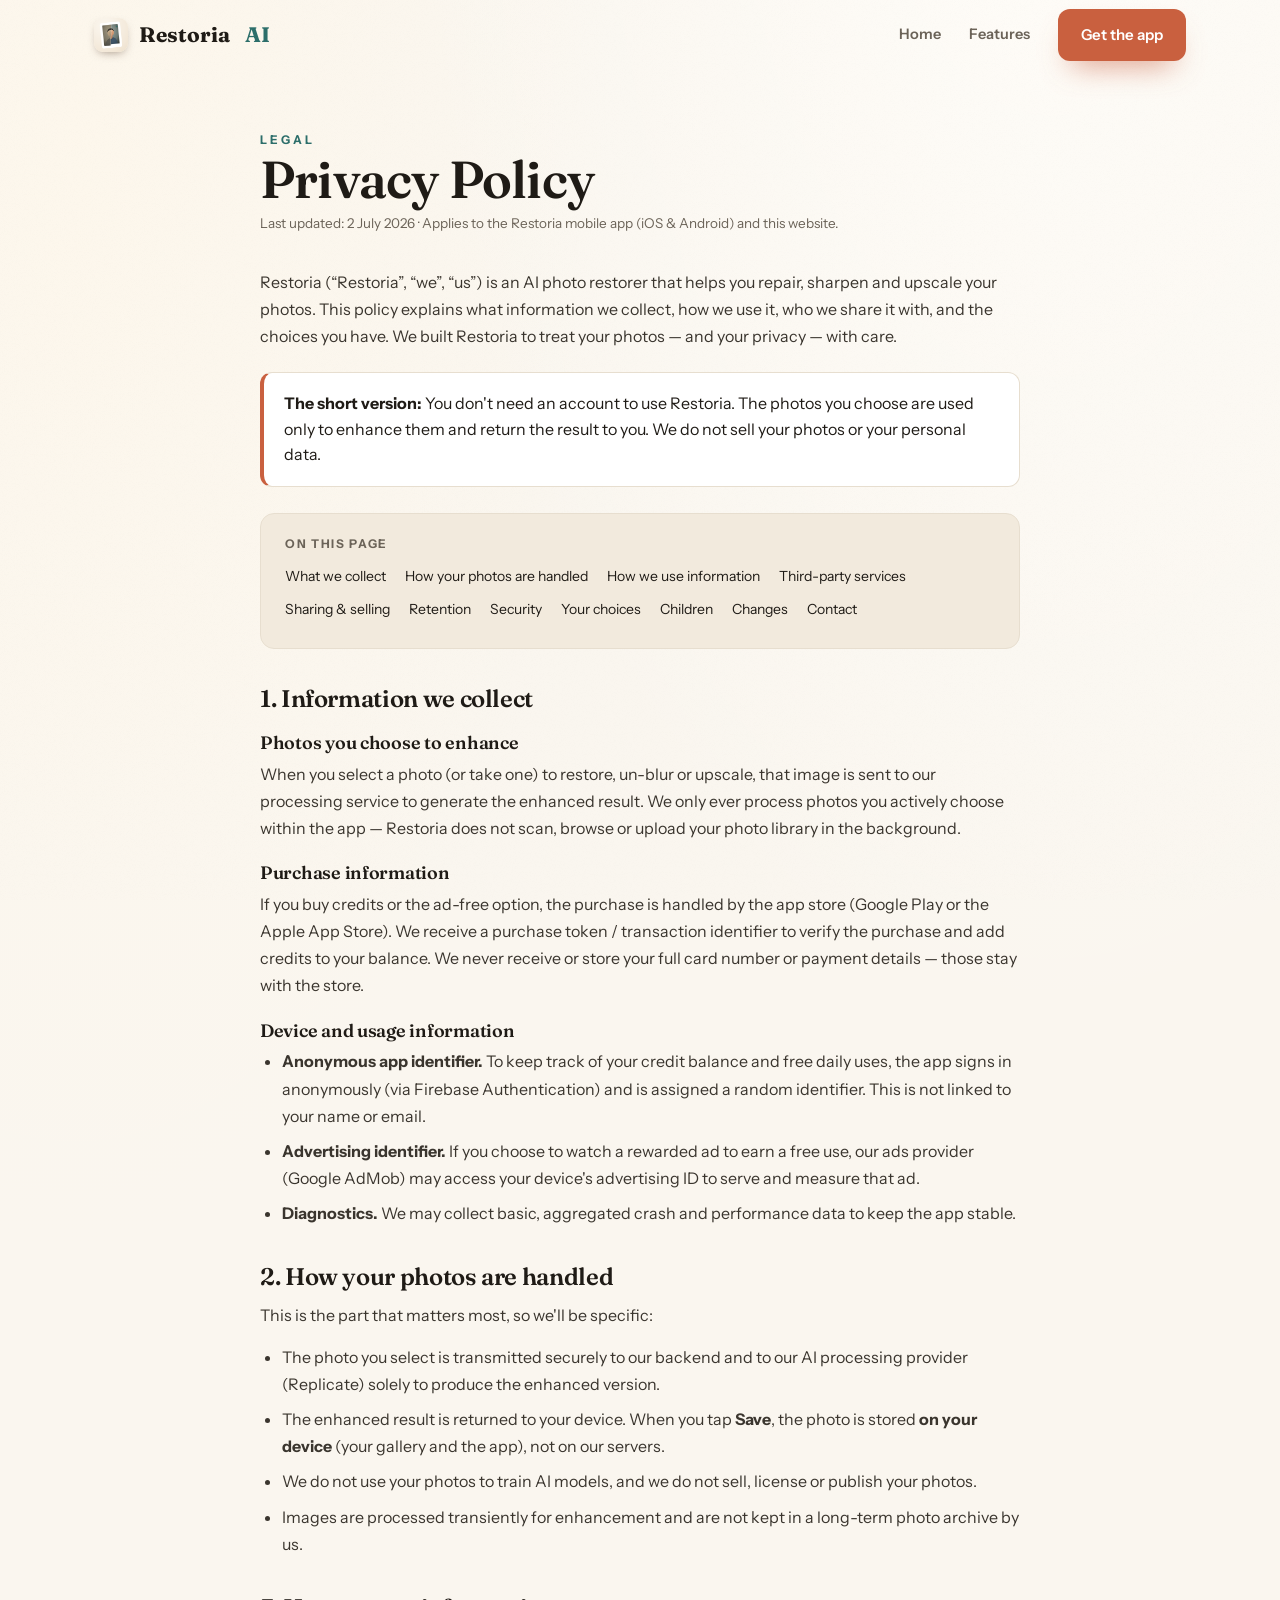
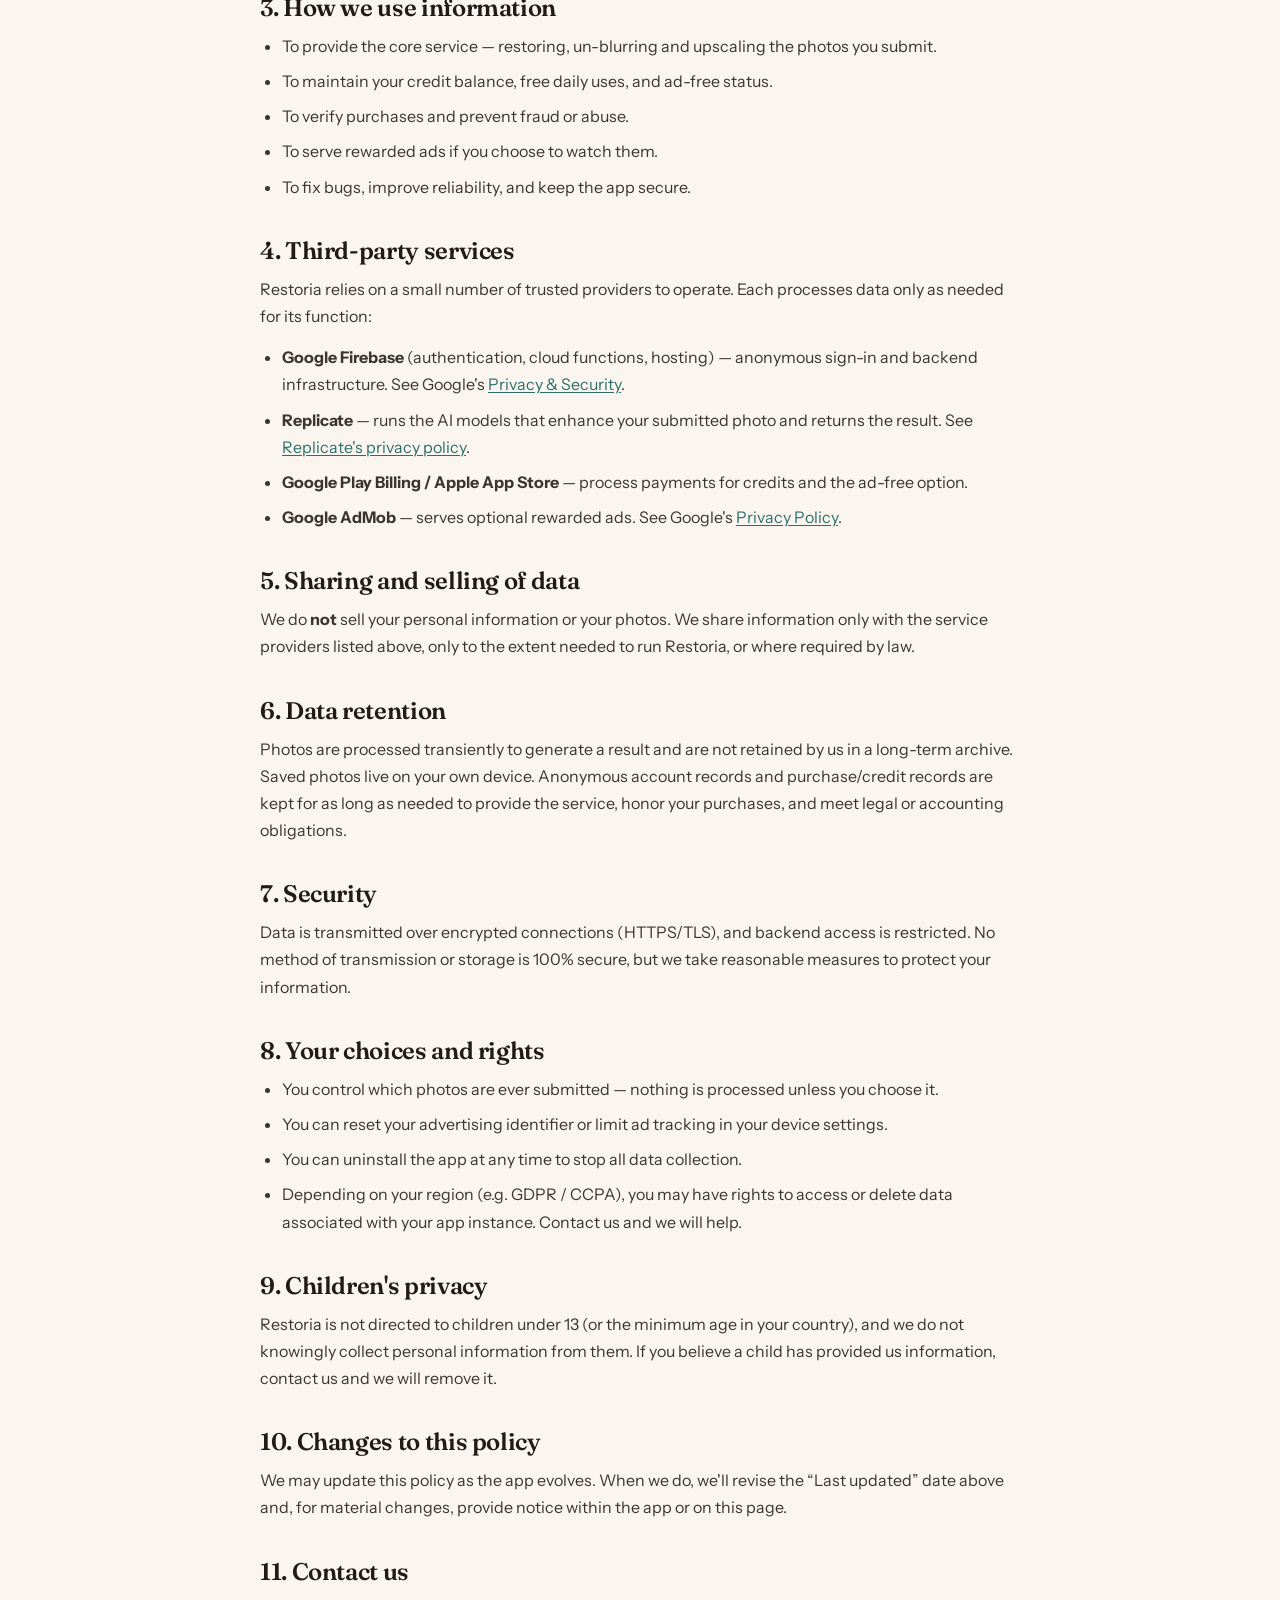
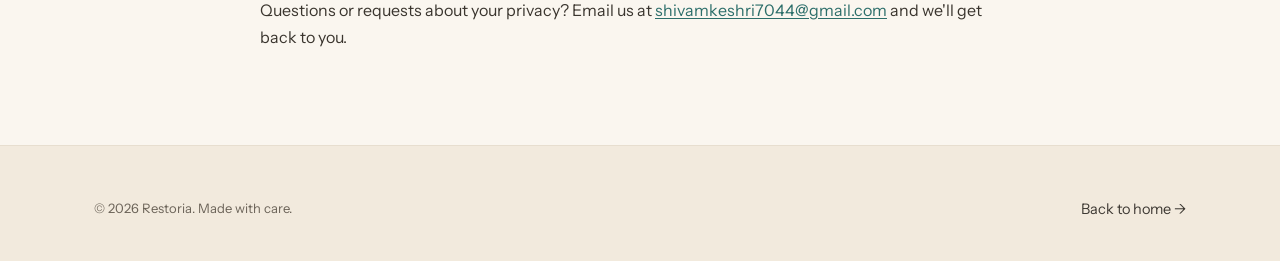
==== privacy.html @ 9770f86a "Restoria landing page + privacy policy Static site (HTML/CSS/JS, no build) for GitHub Pages: - index" ====
<!doctype html>
<html lang="en">
<head>
<meta charset="utf-8">
<meta name="viewport" content="width=device-width, initial-scale=1">
<title>Privacy Policy — Restoria</title>
<meta name="description" content="Restoria privacy policy: what we collect, how your photos are handled, third-party services, and your choices.">
<link rel="icon" href="assets/icon.png">
<meta name="theme-color" content="#FAF6EF">
<link rel="stylesheet" href="styles.css">
<script src="app.js" defer></script>
</head>
<body>

<header class="nav">
  <div class="wrap row">
    <a class="brand" href="index.html"><img class="mark" src="assets/icon.png" alt="Restoria icon">Restoria<span class="ai">&nbsp;AI</span></a>
    <nav class="nav-links">
      <a class="link" href="index.html">Home</a>
      <a class="link" href="index.html#features">Features</a>
      <a class="btn btn-primary" href="index.html#get">Get the app</a>
    </nav>
  </div>
</header>

<main class="wrap doc">
  <span class="eyebrow">Legal</span>
  <h1>Privacy Policy</h1>
  <p class="updated">Last updated: 2 July 2026 · Applies to the Restoria mobile app (iOS &amp; Android) and this website.</p>

  <p>Restoria (“Restoria”, “we”, “us”) is an AI photo restorer that helps you repair, sharpen and upscale your photos. This policy explains what information we collect, how we use it, who we share it with, and the choices you have. We built Restoria to treat your photos — and your privacy — with care.</p>

  <div class="callout"><b>The short version:</b> You don't need an account to use Restoria. The photos you choose are used only to enhance them and return the result to you. We do not sell your photos or your personal data.</div>

  <div class="toc">
    <h4>On this page</h4>
    <a href="#collect">What we collect</a>
    <a href="#photos">How your photos are handled</a>
    <a href="#use">How we use information</a>
    <a href="#services">Third-party services</a>
    <a href="#sharing">Sharing &amp; selling</a>
    <a href="#retention">Retention</a>
    <a href="#security">Security</a>
    <a href="#choices">Your choices</a>
    <a href="#children">Children</a>
    <a href="#changes">Changes</a>
    <a href="#contact">Contact</a>
  </div>

  <h2 id="collect">1. Information we collect</h2>
  <h3>Photos you choose to enhance</h3>
  <p>When you select a photo (or take one) to restore, un-blur or upscale, that image is sent to our processing service to generate the enhanced result. We only ever process photos you actively choose within the app — Restoria does not scan, browse or upload your photo library in the background.</p>
  <h3>Purchase information</h3>
  <p>If you buy credits or the ad-free option, the purchase is handled by the app store (Google Play or the Apple App Store). We receive a purchase token / transaction identifier to verify the purchase and add credits to your balance. We never receive or store your full card number or payment details — those stay with the store.</p>
  <h3>Device and usage information</h3>
  <ul>
    <li><b>Anonymous app identifier.</b> To keep track of your credit balance and free daily uses, the app signs in anonymously (via Firebase Authentication) and is assigned a random identifier. This is not linked to your name or email.</li>
    <li><b>Advertising identifier.</b> If you choose to watch a rewarded ad to earn a free use, our ads provider (Google AdMob) may access your device's advertising ID to serve and measure that ad.</li>
    <li><b>Diagnostics.</b> We may collect basic, aggregated crash and performance data to keep the app stable.</li>
  </ul>

  <h2 id="photos">2. How your photos are handled</h2>
  <p>This is the part that matters most, so we'll be specific:</p>
  <ul>
    <li>The photo you select is transmitted securely to our backend and to our AI processing provider (Replicate) solely to produce the enhanced version.</li>
    <li>The enhanced result is returned to your device. When you tap <b>Save</b>, the photo is stored <b>on your device</b> (your gallery and the app), not on our servers.</li>
    <li>We do not use your photos to train AI models, and we do not sell, license or publish your photos.</li>
    <li>Images are processed transiently for enhancement and are not kept in a long-term photo archive by us.</li>
  </ul>

  <h2 id="use">3. How we use information</h2>
  <ul>
    <li>To provide the core service — restoring, un-blurring and upscaling the photos you submit.</li>
    <li>To maintain your credit balance, free daily uses, and ad-free status.</li>
    <li>To verify purchases and prevent fraud or abuse.</li>
    <li>To serve rewarded ads if you choose to watch them.</li>
    <li>To fix bugs, improve reliability, and keep the app secure.</li>
  </ul>

  <h2 id="services">4. Third-party services</h2>
  <p>Restoria relies on a small number of trusted providers to operate. Each processes data only as needed for its function:</p>
  <ul>
    <li><b>Google Firebase</b> (authentication, cloud functions, hosting) — anonymous sign-in and backend infrastructure. See Google's <a href="https://firebase.google.com/support/privacy" target="_blank" rel="noopener">Privacy &amp; Security</a>.</li>
    <li><b>Replicate</b> — runs the AI models that enhance your submitted photo and returns the result. See <a href="https://replicate.com/privacy" target="_blank" rel="noopener">Replicate's privacy policy</a>.</li>
    <li><b>Google Play Billing / Apple App Store</b> — process payments for credits and the ad-free option.</li>
    <li><b>Google AdMob</b> — serves optional rewarded ads. See Google's <a href="https://policies.google.com/privacy" target="_blank" rel="noopener">Privacy Policy</a>.</li>
  </ul>

  <h2 id="sharing">5. Sharing and selling of data</h2>
  <p>We do <b>not</b> sell your personal information or your photos. We share information only with the service providers listed above, only to the extent needed to run Restoria, or where required by law.</p>

  <h2 id="retention">6. Data retention</h2>
  <p>Photos are processed transiently to generate a result and are not retained by us in a long-term archive. Saved photos live on your own device. Anonymous account records and purchase/credit records are kept for as long as needed to provide the service, honor your purchases, and meet legal or accounting obligations.</p>

  <h2 id="security">7. Security</h2>
  <p>Data is transmitted over encrypted connections (HTTPS/TLS), and backend access is restricted. No method of transmission or storage is 100% secure, but we take reasonable measures to protect your information.</p>

  <h2 id="choices">8. Your choices and rights</h2>
  <ul>
    <li>You control which photos are ever submitted — nothing is processed unless you choose it.</li>
    <li>You can reset your advertising identifier or limit ad tracking in your device settings.</li>
    <li>You can uninstall the app at any time to stop all data collection.</li>
    <li>Depending on your region (e.g. GDPR / CCPA), you may have rights to access or delete data associated with your app instance. Contact us and we will help.</li>
  </ul>

  <h2 id="children">9. Children's privacy</h2>
  <p>Restoria is not directed to children under 13 (or the minimum age in your country), and we do not knowingly collect personal information from them. If you believe a child has provided us information, contact us and we will remove it.</p>

  <h2 id="changes">10. Changes to this policy</h2>
  <p>We may update this policy as the app evolves. When we do, we'll revise the “Last updated” date above and, for material changes, provide notice within the app or on this page.</p>

  <h2 id="contact">11. Contact us</h2>
  <p>Questions or requests about your privacy? Email us at <a href="mailto:shivamkeshri7044@gmail.com">shivamkeshri7044@gmail.com</a> and we'll get back to you.</p>
</main>

<footer class="footer">
  <div class="wrap">
    <div class="base" style="border:none; margin:0; padding:0">
      <span>© <span data-year>2026</span> Restoria. Made with care.</span>
      <span><a class="fl" style="display:inline; margin:0" href="index.html">Back to home →</a></span>
    </div>
  </div>
</footer>

</body>
</html>
---- styles.css ----
/* Restoria — landing + privacy. Warm Archival. Tokens mirror the app DESIGN.md. */
@import url('https://fonts.googleapis.com/css2?family=Fraunces:ital,opsz,wght@0,9..144,400;0,9..144,500;0,9..144,600;0,9..144,700;1,9..144,500&family=Instrument+Sans:wght@400;500;600;700&display=swap');

:root{
  --paper:#FAF6EF; --surface:#FFFFFF; --surface-alt:#F2EADD; --hairline:#E7DECF;
  --muted:#6B6358; --ink:#1F1B16; --terra:#C9603F; --terra-press:#B14F30;
  --teal:#2C6E6A; --success:#3F7D54;
  --serif:'Fraunces',Georgia,'Times New Roman',serif;
  --sans:'Instrument Sans',system-ui,-apple-system,sans-serif;
  --maxw:1140px;
  --shadow-card:0 24px 60px -28px rgba(60,40,25,.35), 0 6px 16px -10px rgba(60,40,25,.22);
  --shadow-print:0 40px 80px -30px rgba(70,45,28,.5), 0 12px 28px -14px rgba(70,45,28,.28);
  --ease-out:cubic-bezier(.16,.84,.44,1);
}

*{box-sizing:border-box;margin:0;padding:0}
html{scroll-behavior:smooth;-webkit-text-size-adjust:100%}
body{
  font-family:var(--sans); color:var(--ink); background:var(--paper);
  line-height:1.6; -webkit-font-smoothing:antialiased; overflow-x:hidden;
  background-image:
    radial-gradient(120% 90% at 82% -8%, #FFFDF9 0%, rgba(255,253,249,0) 42%),
    radial-gradient(90% 70% at 6% 4%, #FDF7EC 0%, rgba(253,247,236,0) 46%);
}
/* film grain overlay */
body::before{
  content:''; position:fixed; inset:0; z-index:1; pointer-events:none; opacity:.5;
  background-image:url("data:image/svg+xml,%3Csvg xmlns='http://www.w3.org/2000/svg' width='140' height='140'%3E%3Cfilter id='n'%3E%3CfeTurbulence type='fractalNoise' baseFrequency='.9' numOctaves='2' stitchTiles='stitch'/%3E%3C/filter%3E%3Crect width='100%25' height='100%25' filter='url(%23n)' opacity='.035'/%3E%3C/svg%3E");
}
.wrap{width:100%; max-width:var(--maxw); margin:0 auto; padding:0 24px; position:relative; z-index:2}
img{max-width:100%; display:block}
a{color:inherit; text-decoration:none}

/* ---------- type ---------- */
h1,h2,h3{font-family:var(--serif); font-weight:600; letter-spacing:-.015em; line-height:1.04}
.eyebrow{font-weight:700; letter-spacing:.24em; text-transform:uppercase; font-size:12px; color:var(--teal)}
.display{font-size:clamp(40px,7vw,74px)}
.h2{font-size:clamp(30px,4.4vw,46px)}
.lead{font-size:clamp(17px,1.7vw,20px); color:var(--muted); max-width:42ch}
.accent{color:var(--terra); position:relative}
.accent-ink{color:var(--terra)}
.serif-i{font-style:italic; font-family:var(--serif)}

/* ---------- buttons / chips ---------- */
.btn{display:inline-flex; align-items:center; gap:9px; font-family:var(--sans); font-weight:600;
  font-size:15px; padding:13px 22px; border-radius:12px; cursor:pointer; border:1px solid transparent;
  transition:transform .18s var(--ease-out), box-shadow .25s var(--ease-out), background .2s}
.btn-primary{background:var(--terra); color:#fff; box-shadow:0 16px 30px -14px rgba(201,96,63,.7)}
.btn-primary:hover{background:var(--terra-press); transform:translateY(-2px); box-shadow:0 20px 40px -14px rgba(201,96,63,.75)}
.btn-ghost{background:transparent; color:var(--ink); border-color:var(--hairline)}
.btn-ghost:hover{background:var(--surface-alt); transform:translateY(-2px)}
.chips{display:flex; flex-wrap:wrap; gap:10px}
.chip{display:inline-flex; align-items:center; gap:7px; font-size:13.5px; font-weight:600; color:var(--ink);
  background:var(--surface); border:1px solid var(--hairline); padding:7px 13px; border-radius:999px}
.chip .dot{width:7px;height:7px;border-radius:50%;background:var(--terra)}
.chip.teal .dot{background:var(--teal)}
.chip.green .dot{background:var(--success)}

/* ---------- nav ---------- */
.nav{position:sticky; top:0; z-index:50; transition:box-shadow .3s, background .3s, backdrop-filter .3s}
.nav.scrolled{background:rgba(250,246,239,.82); backdrop-filter:blur(12px) saturate(1.1);
  box-shadow:0 1px 0 var(--hairline)}
.nav .row{display:flex; align-items:center; justify-content:space-between; height:70px}
.brand{display:flex; align-items:center; gap:11px; font-family:var(--serif); font-weight:700; font-size:21px}
.brand .mark{width:34px;height:34px;border-radius:9px; box-shadow:0 4px 10px -4px rgba(70,40,20,.5)}
.brand .ai{color:var(--teal)}
.nav-links{display:flex; align-items:center; gap:28px}
.nav-links a.link{font-size:14.5px; font-weight:600; color:var(--muted); transition:color .2s}
.nav-links a.link:hover{color:var(--ink)}
.nav-toggle{display:none}

/* ---------- hero ---------- */
.hero{padding:64px 0 40px; position:relative}
.hero-grid{display:grid; grid-template-columns:minmax(0,1.05fr) minmax(0,.95fr); gap:56px; align-items:center}
.hero-grid > *{min-width:0}
.hero-copy{max-width:100%}
.hero-copy > *{max-width:100%}
.hero h1{text-wrap:balance; overflow-wrap:break-word}
.hero .lead{max-width:min(42ch,100%); overflow-wrap:break-word}
.hero h1{margin:18px 0 20px}
.hero .lead{margin-bottom:26px}
.hero-cta{display:flex; align-items:center; gap:14px; flex-wrap:wrap; margin-bottom:22px}
.play-badge{display:inline-flex; align-items:center; gap:11px; background:var(--ink); color:#fff;
  padding:11px 20px; border-radius:12px; transition:transform .18s var(--ease-out)}
.play-badge:hover{transform:translateY(-2px)}
.play-badge small{display:block; font-size:10px; letter-spacing:.14em; text-transform:uppercase; opacity:.7; line-height:1.1}
.play-badge b{font-family:var(--serif); font-size:17px; font-weight:600}
.hero-note{font-size:13px; color:var(--muted)}

/* ---------- before/after print frame ---------- */
.ba-stage{position:relative; display:flex; justify-content:center; perspective:1400px}
.print{background:#fff; padding:18px 18px 20px; border-radius:18px; box-shadow:var(--shadow-print);
  position:relative; transform:rotate(-2.4deg); animation:floaty 7s ease-in-out infinite}
.print::after{content:'Restored with care'; position:absolute; left:0; right:0; bottom:6px; text-align:center;
  font-family:var(--serif); font-style:italic; font-size:14px; color:var(--muted)}
.ba{position:relative; width:min(360px,72vw); aspect-ratio:4/5; border-radius:10px; overflow:hidden;
  user-select:none; touch-action:none; cursor:ew-resize; box-shadow:inset 0 0 0 1px rgba(0,0,0,.04)}
.ba .layer{position:absolute; inset:0}
.ba .layer svg{width:100%; height:100%; display:block}
.ba .before{filter:sepia(.62) contrast(.82) brightness(.92) blur(.5px); clip-path:inset(0 var(--split,50%) 0 0)}
.ba .scratches{position:absolute; inset:0;
  background:repeating-linear-gradient(112deg, rgba(255,255,255,0) 0 24px, rgba(120,90,60,.10) 24px 25px),
             repeating-linear-gradient(28deg, rgba(255,255,255,0) 0 46px, rgba(255,250,240,.10) 46px 47px)}
.ba .tag{position:absolute; top:12px; font-size:11px; font-weight:700; letter-spacing:.09em; color:#fff;
  padding:5px 11px; border-radius:999px; z-index:4}
.ba .tag-b{left:12px; background:rgba(40,30,20,.6)}
.ba .tag-a{right:12px; background:var(--terra)}
.ba .divider{position:absolute; top:0; bottom:0; left:var(--split,50%); width:2px; background:#fff;
  box-shadow:0 0 10px rgba(0,0,0,.35); z-index:3}
.ba .handle{position:absolute; top:50%; left:var(--split,50%); transform:translate(-50%,-50%); z-index:5;
  width:44px; height:44px; border-radius:50%; background:#fff; box-shadow:0 4px 14px rgba(0,0,0,.32);
  display:flex; align-items:center; justify-content:center; gap:2px; color:var(--terra); font-weight:800; font-size:16px}
.ba-hint{position:absolute; bottom:-30px; left:50%; transform:translateX(-50%); font-size:12.5px; color:var(--muted);
  display:flex; align-items:center; gap:6px; white-space:nowrap}

@keyframes floaty{0%,100%{transform:rotate(-2.4deg) translateY(0)}50%{transform:rotate(-2.4deg) translateY(-10px)}}

/* ---------- marquee strip ---------- */
.strip{border-top:1px solid var(--hairline); border-bottom:1px solid var(--hairline);
  background:var(--surface-alt); overflow:hidden; margin-top:34px}
.marquee{display:flex; gap:44px; white-space:nowrap; padding:16px 0; width:max-content; animation:slide 26s linear infinite}
.marquee span{font-family:var(--serif); font-style:italic; font-size:20px; color:var(--muted); display:inline-flex; align-items:center; gap:44px}
.marquee span::after{content:'✳'; color:var(--terra); font-style:normal}
@keyframes slide{to{transform:translateX(-50%)}}

/* ---------- sections ---------- */
section{position:relative; z-index:2}
.section{padding:88px 0}
.section-head{max-width:640px; margin-bottom:44px}
.section-head h2{margin-top:12px}
.section-head p{margin-top:14px}

/* features */
.features{display:grid; grid-template-columns:repeat(3,1fr); gap:22px}
.card{background:var(--surface); border:1px solid var(--hairline); border-radius:16px; padding:26px 24px;
  box-shadow:var(--shadow-card); transition:transform .3s var(--ease-out), box-shadow .3s}
.card:hover{transform:translateY(-6px)}
.card .ico{width:46px; height:46px; border-radius:12px; display:flex; align-items:center; justify-content:center;
  background:var(--surface-alt); color:var(--terra); margin-bottom:16px}
.card.teal .ico{color:var(--teal)}
.card h3{font-size:21px; margin-bottom:8px}
.card p{font-size:15px; color:var(--muted)}
.card.wide{grid-column:span 3; display:flex; align-items:center; gap:28px; background:linear-gradient(120deg,#2C6E6A,#265f5b); color:#fff; border:none}
.card.wide .ico{background:rgba(255,255,255,.14); color:#fff}
.card.wide h3{color:#fff; font-size:26px}
.card.wide p{color:rgba(255,255,255,.85); max-width:52ch}
.card.wide .txt{flex:1}

/* screenshots gallery */
.shots-wrap{position:relative}
.shots{display:flex; gap:26px; overflow-x:auto; padding:26px 4px 34px; scroll-snap-type:x mandatory;
  scrollbar-width:none}
.shots::-webkit-scrollbar{display:none}
.shot{flex:0 0 auto; width:236px; scroll-snap-align:center; border-radius:22px; overflow:hidden;
  box-shadow:var(--shadow-card); border:1px solid var(--hairline); background:#fff;
  transition:transform .35s var(--ease-out), box-shadow .35s}
.shot:nth-child(odd){transform:rotate(-1.6deg)}
.shot:nth-child(even){transform:rotate(1.6deg)}
.shot:hover{transform:rotate(0) translateY(-8px) scale(1.02); box-shadow:var(--shadow-print)}
.shot img{width:100%; height:auto}
.shots-hint{font-size:13px; color:var(--muted); display:flex; align-items:center; gap:7px; margin-top:2px}

/* steps */
.steps{display:grid; grid-template-columns:repeat(3,1fr); gap:24px; counter-reset:step}
.step{position:relative; padding:28px 24px; background:var(--surface); border:1px solid var(--hairline);
  border-radius:16px}
.step .num{counter-increment:step; font-family:var(--serif); font-size:15px; font-weight:700; color:#fff;
  width:38px; height:38px; border-radius:50%; background:var(--terra); display:flex; align-items:center;
  justify-content:center; margin-bottom:16px}
.step .num::before{content:counter(step)}
.step h3{font-size:19px; margin-bottom:6px}
.step p{font-size:14.5px; color:var(--muted)}

/* pledge band */
.pledge{background:var(--ink); color:#F3ECE0; border-radius:26px; padding:56px 48px; text-align:center;
  position:relative; overflow:hidden}
.pledge::before{content:''; position:absolute; inset:0;
  background:radial-gradient(80% 120% at 50% -20%, rgba(201,96,63,.28), transparent 60%)}
.pledge > *{position:relative}
.pledge h2{color:#fff; margin:14px 0 16px; font-size:clamp(28px,3.6vw,42px)}
.pledge p{color:rgba(243,236,224,.82); max-width:56ch; margin:0 auto 26px; font-size:17px}
.pledge .eyebrow{color:#E0A88F}
.pledge-grid{display:grid; grid-template-columns:repeat(3,1fr); gap:20px; margin-top:38px; text-align:left}
.pledge-grid .pg{background:rgba(255,255,255,.06); border:1px solid rgba(255,255,255,.12); border-radius:14px; padding:20px}
.pledge-grid .pg b{font-family:var(--serif); font-size:20px; display:block; margin-bottom:4px}
.pledge-grid .pg span{font-size:14px; color:rgba(243,236,224,.7)}

/* privacy teaser */
.teaser{display:grid; grid-template-columns:1.2fr .8fr; gap:40px; align-items:center;
  background:var(--surface); border:1px solid var(--hairline); border-radius:22px; padding:44px; box-shadow:var(--shadow-card)}
.teaser .lock{width:88px; height:88px; color:var(--teal)}
.teaser .lock svg{width:100%;height:100%}

/* footer */
.footer{border-top:1px solid var(--hairline); margin-top:40px; padding:52px 0 40px; background:var(--surface-alt)}
.footer .row{display:flex; justify-content:space-between; gap:30px; flex-wrap:wrap}
.footer .brand{font-size:19px}
.footer .cols{display:flex; gap:60px; flex-wrap:wrap}
.footer h4{font-size:12px; letter-spacing:.14em; text-transform:uppercase; color:var(--muted); margin-bottom:12px; font-family:var(--sans); font-weight:700}
.footer a.fl{display:block; font-size:14.5px; color:var(--ink); margin-bottom:9px; opacity:.85}
.footer a.fl:hover{color:var(--terra); opacity:1}
.footer .base{margin-top:36px; padding-top:22px; border-top:1px solid var(--hairline); display:flex;
  justify-content:space-between; gap:16px; flex-wrap:wrap; font-size:13px; color:var(--muted)}

/* ---------- reveal animation ---------- */
.reveal{opacity:0; transform:translateY(26px); transition:opacity .7s var(--ease-out), transform .7s var(--ease-out)}
.reveal.is-visible{opacity:1; transform:none}
.stagger > *{opacity:0; transform:translateY(22px); transition:opacity .6s var(--ease-out), transform .6s var(--ease-out)}
.stagger.is-visible > *{opacity:1; transform:none}
.stagger.is-visible > *:nth-child(2){transition-delay:.08s}
.stagger.is-visible > *:nth-child(3){transition-delay:.16s}
.stagger.is-visible > *:nth-child(4){transition-delay:.24s}
.stagger.is-visible > *:nth-child(5){transition-delay:.32s}
/* hero load-in */
body:not(.loaded) .hero-copy > *{opacity:0; transform:translateY(20px)}
.hero-copy > *{transition:opacity .8s var(--ease-out), transform .8s var(--ease-out)}
.loaded .hero-copy > *{opacity:1; transform:none}
.loaded .hero-copy > *:nth-child(2){transition-delay:.1s}
.loaded .hero-copy > *:nth-child(3){transition-delay:.2s}
.loaded .hero-copy > *:nth-child(4){transition-delay:.3s}
.loaded .hero-copy > *:nth-child(5){transition-delay:.4s}
.hero-visual{opacity:0; transform:translateY(24px) scale(.97); transition:opacity 1s var(--ease-out), transform 1s var(--ease-out); transition-delay:.25s}
.loaded .hero-visual{opacity:1; transform:none}

@media (prefers-reduced-motion:reduce){
  *{animation:none !important; transition:none !important}
  .reveal,.stagger>*,.hero-copy>*,.hero-visual{opacity:1 !important; transform:none !important}
}

/* ---------- privacy page ---------- */
.doc{padding:56px 0 40px; max-width:760px; margin:0 auto}
.doc .updated{font-size:13.5px; color:var(--muted); margin:6px 0 34px}
.doc h1{font-size:clamp(34px,5vw,52px); margin-bottom:6px}
.doc h2{font-size:24px; margin:38px 0 12px; scroll-margin-top:90px}
.doc h3{font-size:18px; margin:22px 0 8px}
.doc p,.doc li{font-size:16px; color:#3a352e; line-height:1.7}
.doc p{margin-bottom:14px}
.doc ul{margin:0 0 16px 22px}
.doc li{margin-bottom:8px}
.doc a{color:var(--teal); text-decoration:underline; text-underline-offset:2px}
.doc .callout{background:var(--surface); border:1px solid var(--hairline); border-left:4px solid var(--terra);
  border-radius:12px; padding:18px 20px; margin:22px 0}
.doc .toc{background:var(--surface-alt); border:1px solid var(--hairline); border-radius:14px; padding:20px 24px; margin:26px 0 34px}
.doc .toc h4{font-size:12px; letter-spacing:.14em; text-transform:uppercase; color:var(--muted); margin-bottom:10px; font-weight:700}
.doc .toc a{display:inline-block; margin:0 16px 8px 0; font-size:14px; color:var(--ink); text-decoration:none}
.doc .toc a:hover{color:var(--terra)}

/* ---------- responsive ---------- */
@media (max-width:860px){
  .hero-grid{grid-template-columns:minmax(0,1fr); gap:36px}
  .hero-visual{order:-1}
  .features{grid-template-columns:1fr 1fr}
  .card.wide{grid-column:span 2; flex-direction:column; align-items:flex-start; text-align:left}
  .steps{grid-template-columns:1fr}
  .pledge-grid{grid-template-columns:1fr}
  .teaser{grid-template-columns:1fr; text-align:center; justify-items:center}
  .nav-links{position:fixed; inset:70px 0 auto 0; flex-direction:column; gap:0; background:var(--paper);
    border-bottom:1px solid var(--hairline); padding:8px 24px 20px; transform:translateY(-140%);
    transition:transform .35s var(--ease-out); box-shadow:0 20px 40px -20px rgba(0,0,0,.2)}
  .nav-links.open{transform:none}
  .nav-links a.link{padding:14px 0; width:100%; border-bottom:1px solid var(--hairline)}
  .nav-links .btn{margin-top:14px; width:100%; justify-content:center}
  .nav-toggle{display:inline-flex; flex-direction:column; gap:5px; background:none; border:none; cursor:pointer; padding:8px}
  .nav-toggle span{width:24px; height:2px; background:var(--ink); border-radius:2px; transition:.25s}
}
@media (max-width:560px){
  .display{font-size:clamp(31px,8.6vw,42px)}
  .hero{padding:36px 0 30px}
  .features{grid-template-columns:1fr}
  .card.wide{grid-column:span 1}
  .pledge{padding:40px 22px}
  .teaser{padding:30px 22px}
  .footer .row{flex-direction:column}
}
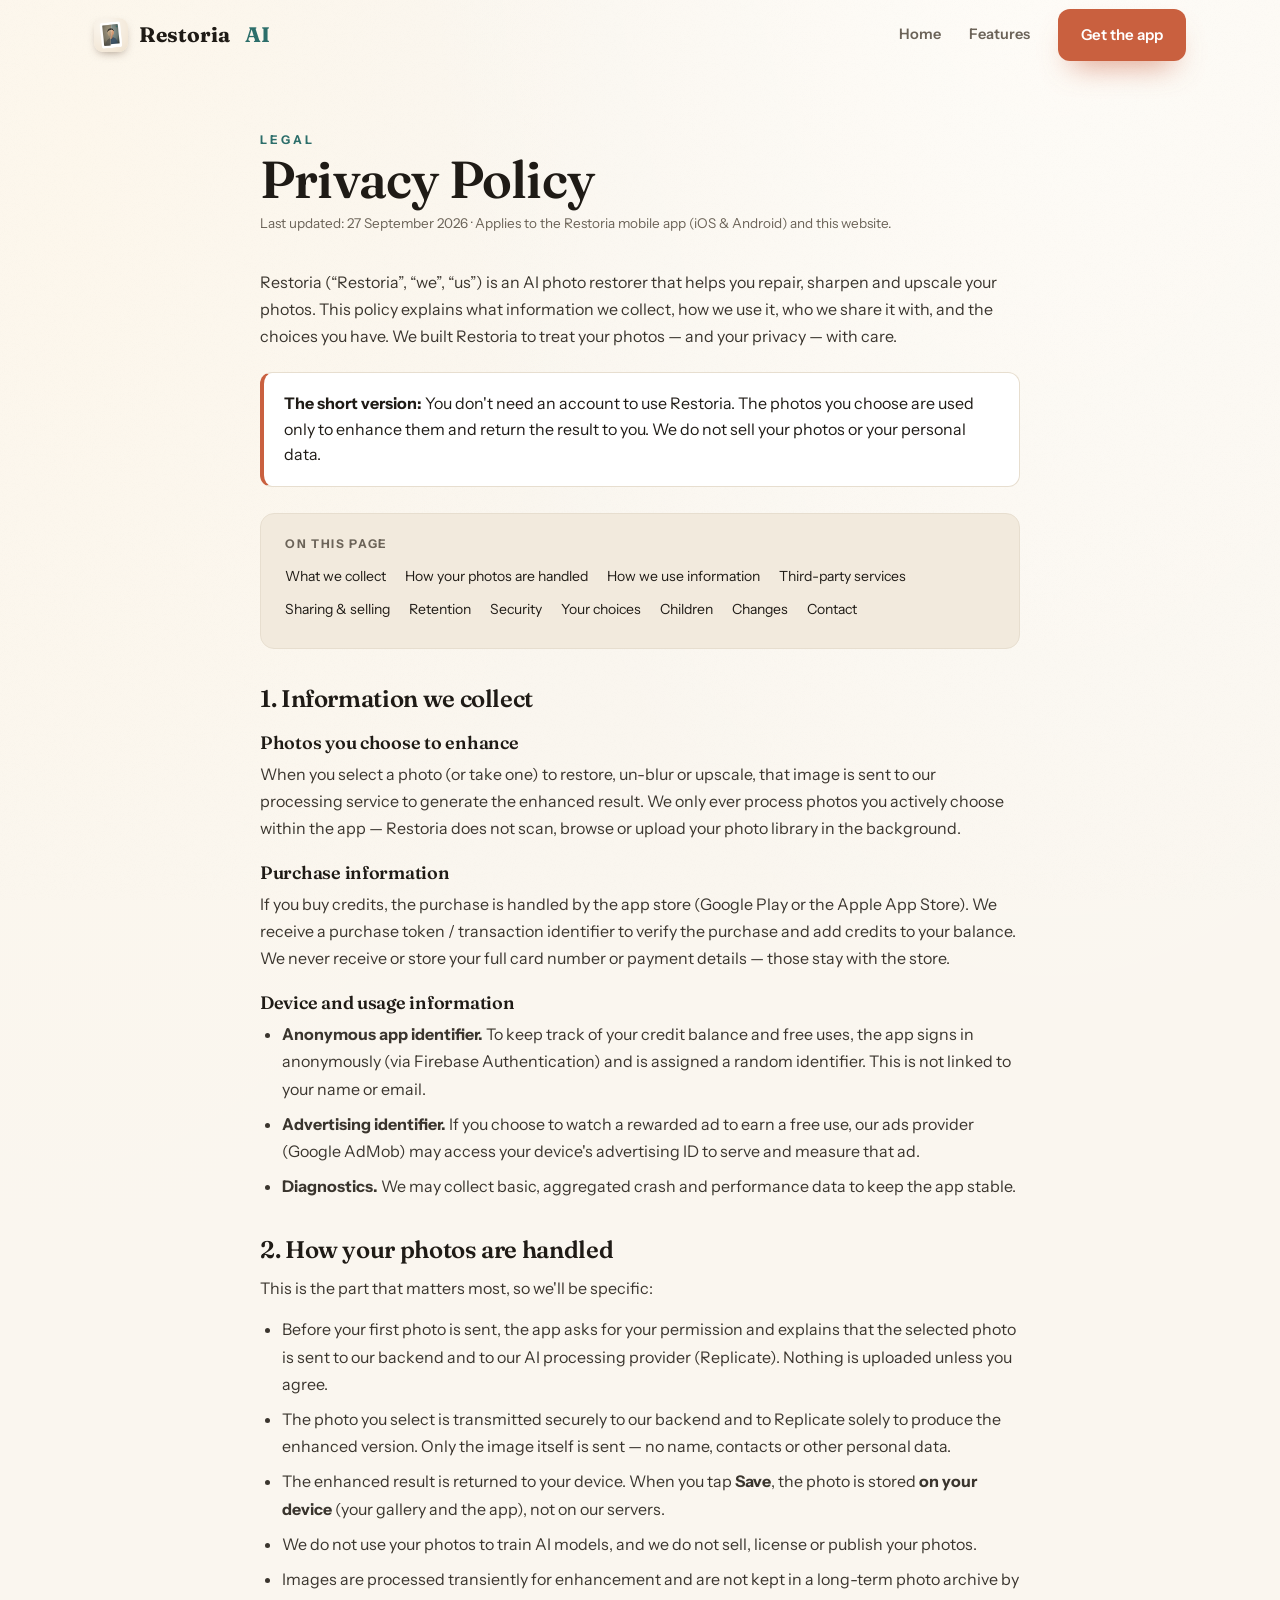
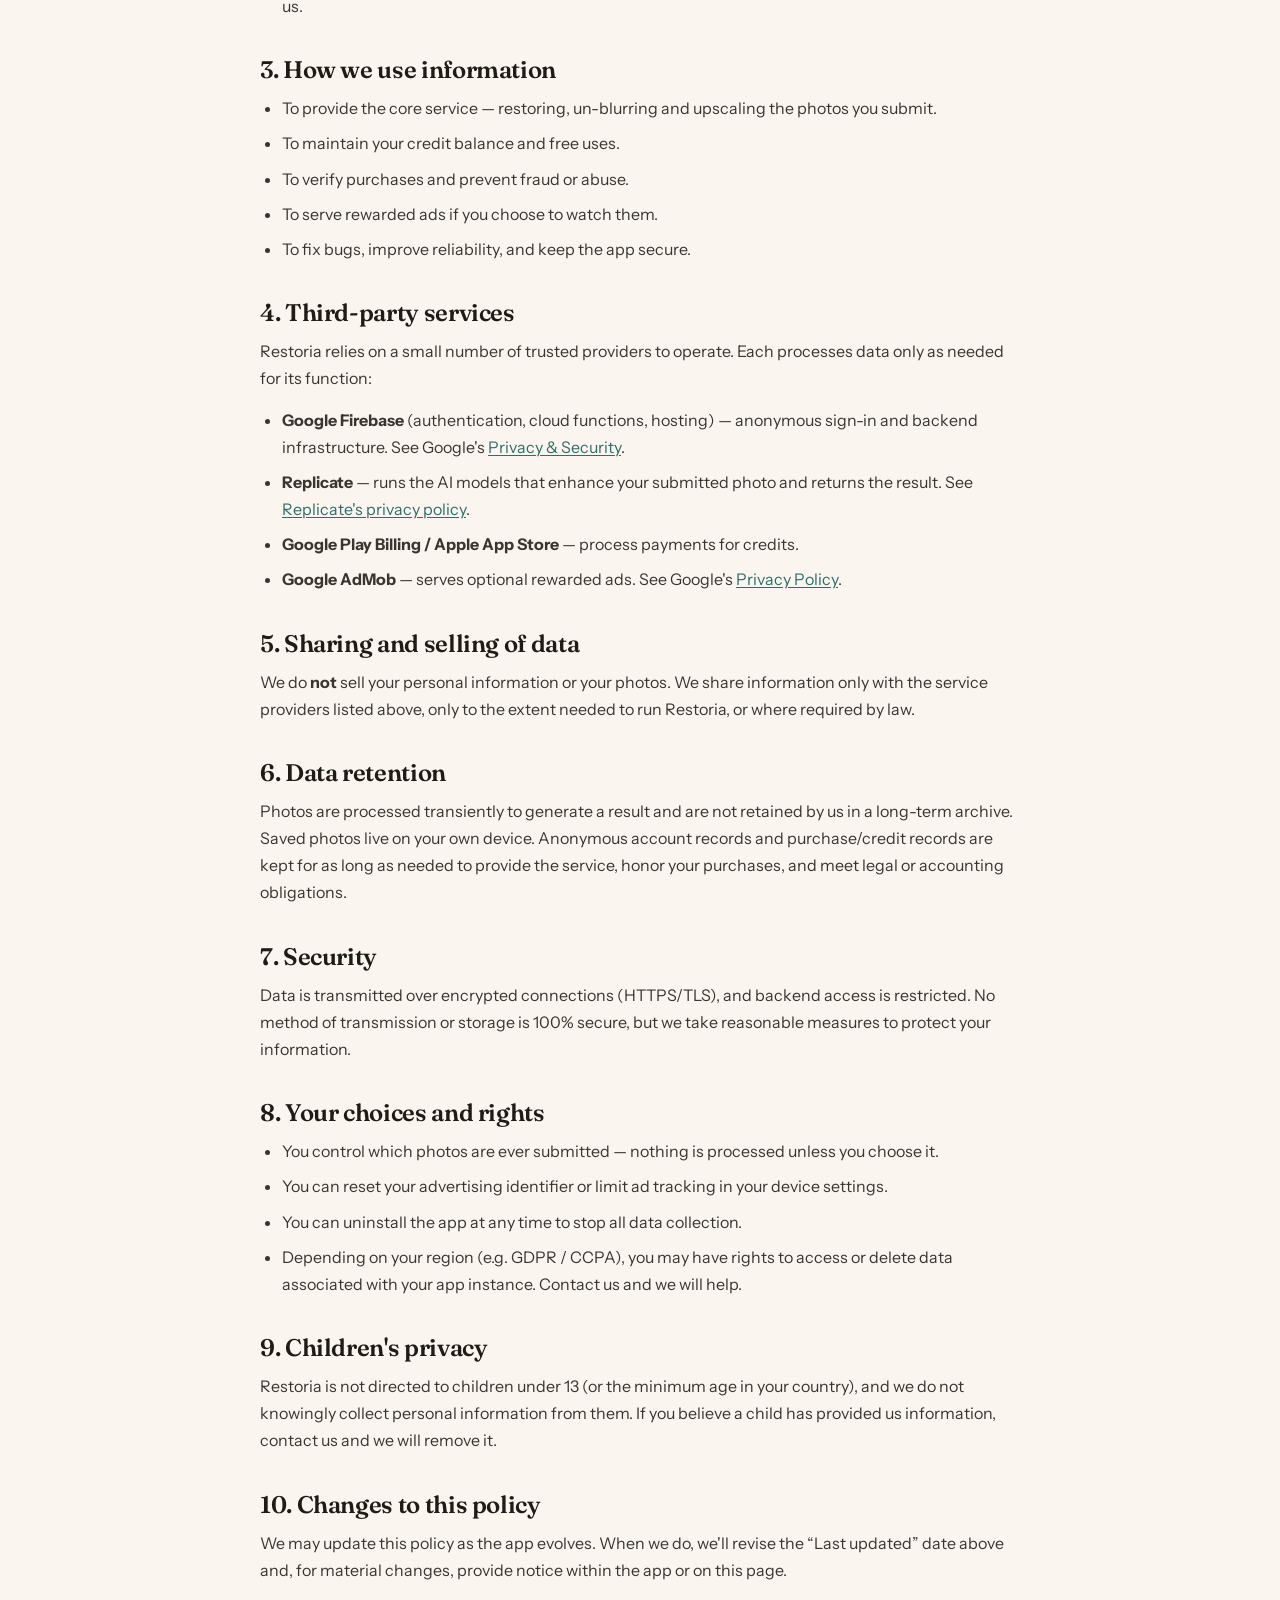
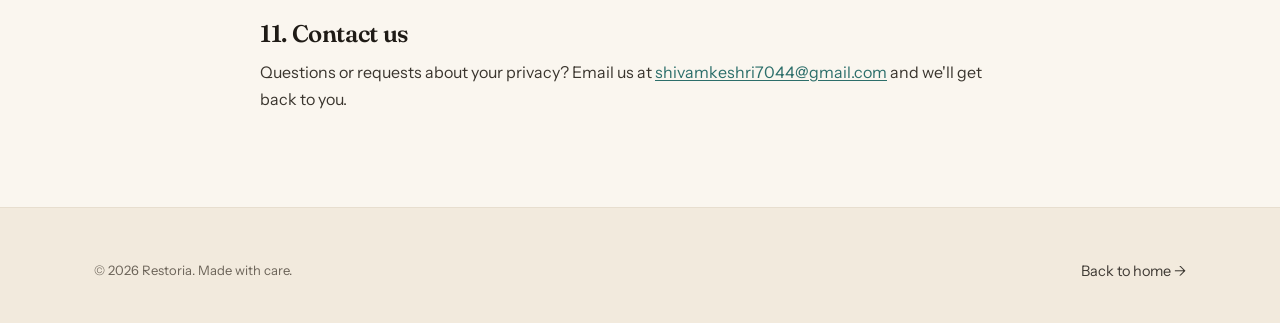
==== commit ba2296fe: "Privacy policy: in-app AI consent, drop ad-free option, fix free uses Co-Authored-By: Claude Opus 5." ====
--- a/privacy.html
+++ b/privacy.html
@@ -26,7 +26,7 @@
 <main class="wrap doc">
   <span class="eyebrow">Legal</span>
   <h1>Privacy Policy</h1>
-  <p class="updated">Last updated: 2 July 2026 · Applies to the Restoria mobile app (iOS &amp; Android) and this website.</p>
+  <p class="updated">Last updated: 27 September 2026 · Applies to the Restoria mobile app (iOS &amp; Android) and this website.</p>
 
   <p>Restoria (“Restoria”, “we”, “us”) is an AI photo restorer that helps you repair, sharpen and upscale your photos. This policy explains what information we collect, how we use it, who we share it with, and the choices you have. We built Restoria to treat your photos — and your privacy — with care.</p>
 
@@ -51,10 +51,10 @@
   <h3>Photos you choose to enhance</h3>
   <p>When you select a photo (or take one) to restore, un-blur or upscale, that image is sent to our processing service to generate the enhanced result. We only ever process photos you actively choose within the app — Restoria does not scan, browse or upload your photo library in the background.</p>
   <h3>Purchase information</h3>
-  <p>If you buy credits or the ad-free option, the purchase is handled by the app store (Google Play or the Apple App Store). We receive a purchase token / transaction identifier to verify the purchase and add credits to your balance. We never receive or store your full card number or payment details — those stay with the store.</p>
+  <p>If you buy credits, the purchase is handled by the app store (Google Play or the Apple App Store). We receive a purchase token / transaction identifier to verify the purchase and add credits to your balance. We never receive or store your full card number or payment details — those stay with the store.</p>
   <h3>Device and usage information</h3>
   <ul>
-    <li><b>Anonymous app identifier.</b> To keep track of your credit balance and free daily uses, the app signs in anonymously (via Firebase Authentication) and is assigned a random identifier. This is not linked to your name or email.</li>
+    <li><b>Anonymous app identifier.</b> To keep track of your credit balance and free uses, the app signs in anonymously (via Firebase Authentication) and is assigned a random identifier. This is not linked to your name or email.</li>
     <li><b>Advertising identifier.</b> If you choose to watch a rewarded ad to earn a free use, our ads provider (Google AdMob) may access your device's advertising ID to serve and measure that ad.</li>
     <li><b>Diagnostics.</b> We may collect basic, aggregated crash and performance data to keep the app stable.</li>
   </ul>
@@ -62,7 +62,8 @@
   <h2 id="photos">2. How your photos are handled</h2>
   <p>This is the part that matters most, so we'll be specific:</p>
   <ul>
-    <li>The photo you select is transmitted securely to our backend and to our AI processing provider (Replicate) solely to produce the enhanced version.</li>
+    <li>Before your first photo is sent, the app asks for your permission and explains that the selected photo is sent to our backend and to our AI processing provider (Replicate). Nothing is uploaded unless you agree.</li>
+    <li>The photo you select is transmitted securely to our backend and to Replicate solely to produce the enhanced version. Only the image itself is sent — no name, contacts or other personal data.</li>
     <li>The enhanced result is returned to your device. When you tap <b>Save</b>, the photo is stored <b>on your device</b> (your gallery and the app), not on our servers.</li>
     <li>We do not use your photos to train AI models, and we do not sell, license or publish your photos.</li>
     <li>Images are processed transiently for enhancement and are not kept in a long-term photo archive by us.</li>
@@ -71,7 +72,7 @@
   <h2 id="use">3. How we use information</h2>
   <ul>
     <li>To provide the core service — restoring, un-blurring and upscaling the photos you submit.</li>
-    <li>To maintain your credit balance, free daily uses, and ad-free status.</li>
+    <li>To maintain your credit balance and free uses.</li>
     <li>To verify purchases and prevent fraud or abuse.</li>
     <li>To serve rewarded ads if you choose to watch them.</li>
     <li>To fix bugs, improve reliability, and keep the app secure.</li>
@@ -82,7 +83,7 @@
   <ul>
     <li><b>Google Firebase</b> (authentication, cloud functions, hosting) — anonymous sign-in and backend infrastructure. See Google's <a href="https://firebase.google.com/support/privacy" target="_blank" rel="noopener">Privacy &amp; Security</a>.</li>
     <li><b>Replicate</b> — runs the AI models that enhance your submitted photo and returns the result. See <a href="https://replicate.com/privacy" target="_blank" rel="noopener">Replicate's privacy policy</a>.</li>
-    <li><b>Google Play Billing / Apple App Store</b> — process payments for credits and the ad-free option.</li>
+    <li><b>Google Play Billing / Apple App Store</b> — process payments for credits.</li>
     <li><b>Google AdMob</b> — serves optional rewarded ads. See Google's <a href="https://policies.google.com/privacy" target="_blank" rel="noopener">Privacy Policy</a>.</li>
   </ul>
 
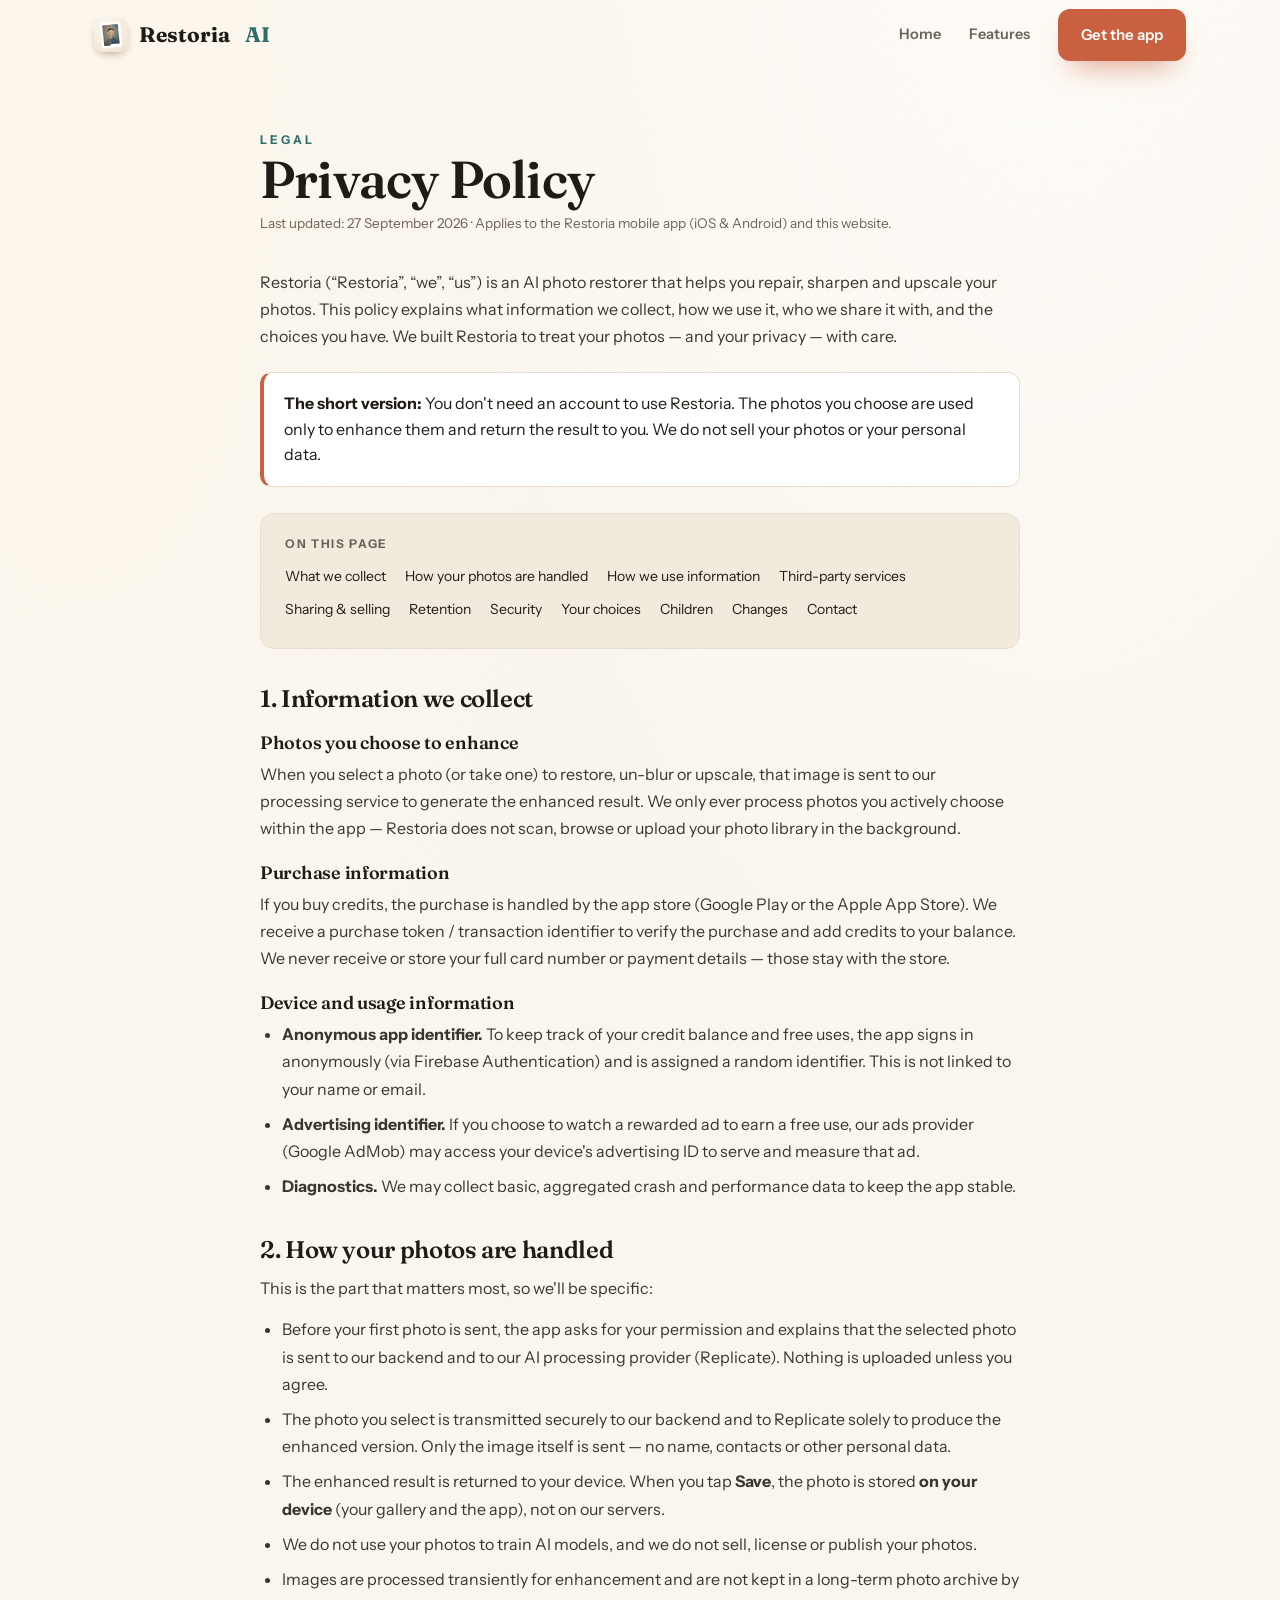
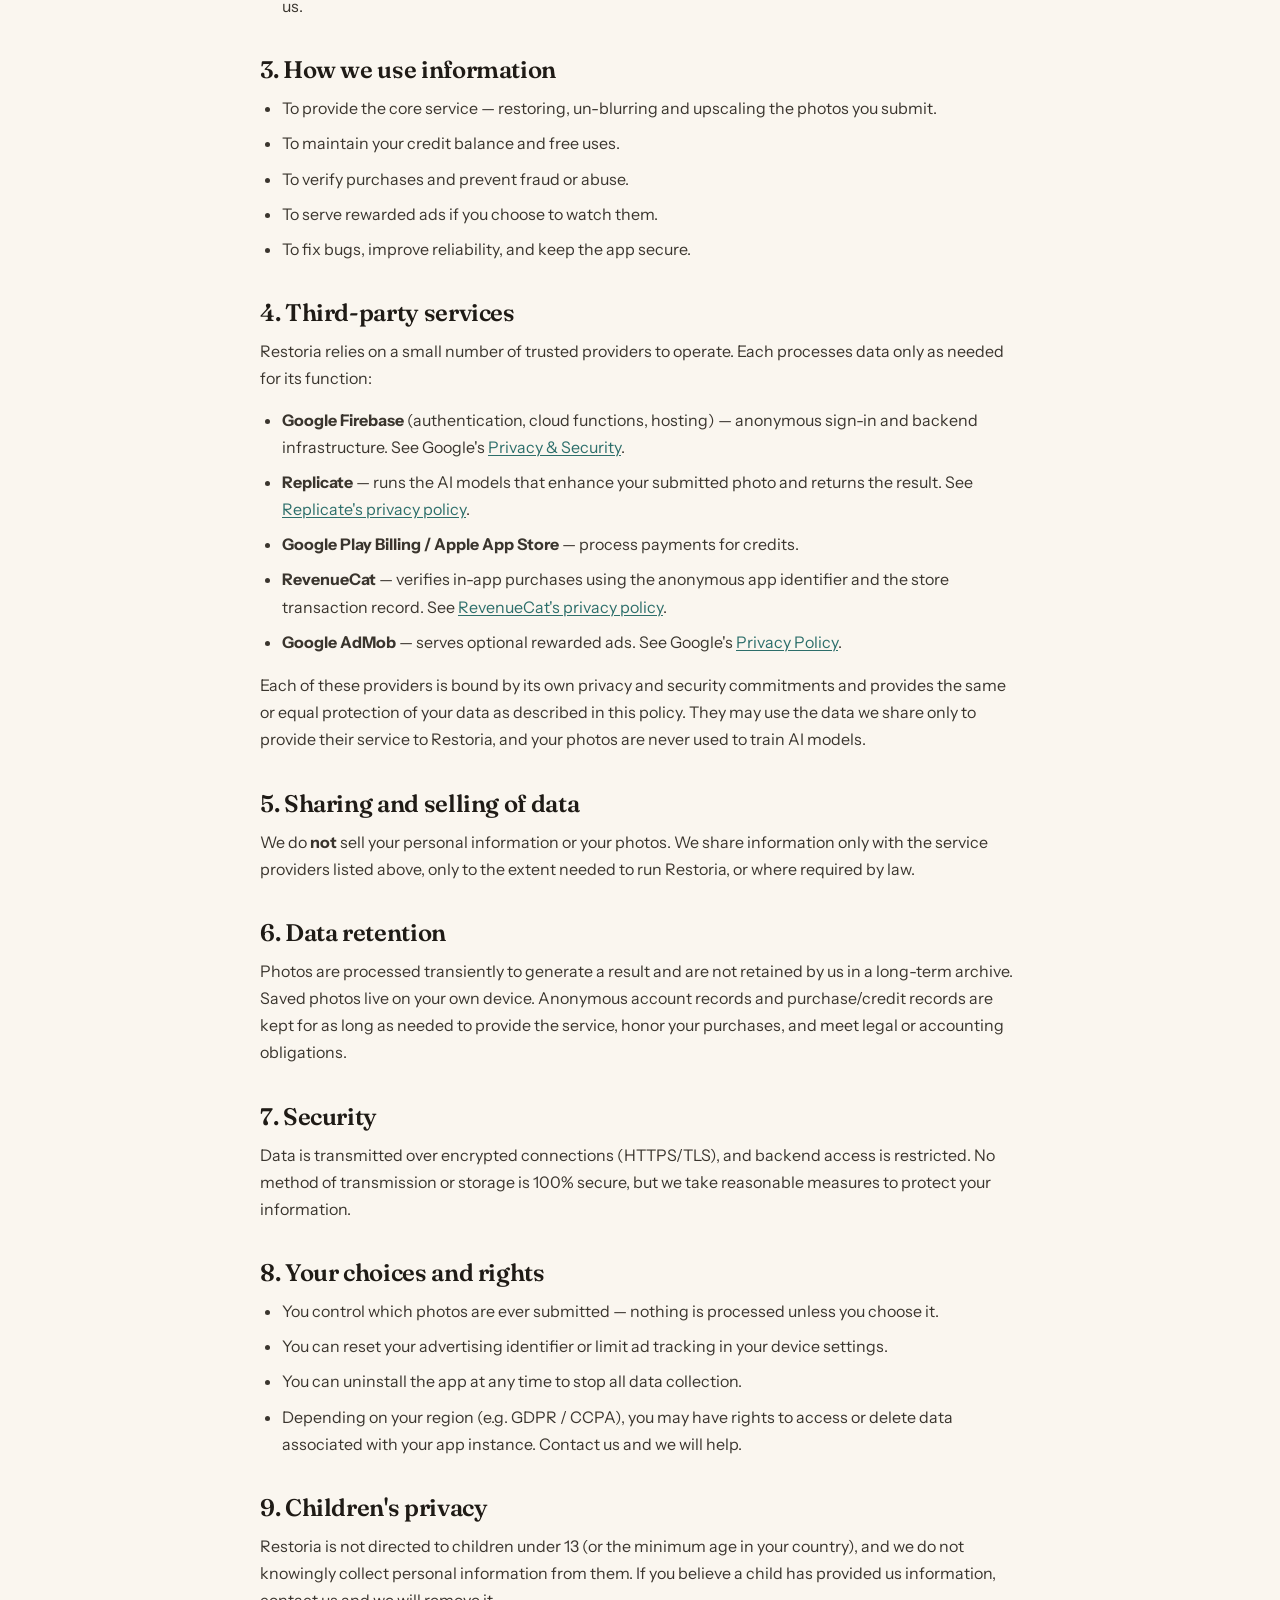
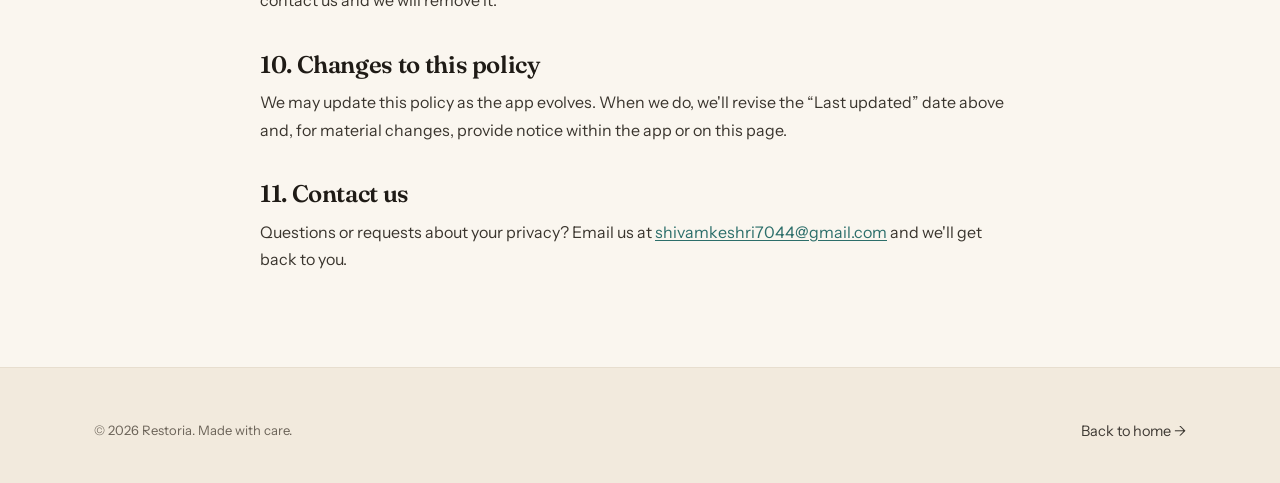
==== commit 85febe01: "Privacy policy: list RevenueCat, confirm equal protection by third parties Co-Authored-By: Claude Op" ====
--- a/privacy.html
+++ b/privacy.html
@@ -84,8 +84,10 @@
     <li><b>Google Firebase</b> (authentication, cloud functions, hosting) — anonymous sign-in and backend infrastructure. See Google's <a href="https://firebase.google.com/support/privacy" target="_blank" rel="noopener">Privacy &amp; Security</a>.</li>
     <li><b>Replicate</b> — runs the AI models that enhance your submitted photo and returns the result. See <a href="https://replicate.com/privacy" target="_blank" rel="noopener">Replicate's privacy policy</a>.</li>
     <li><b>Google Play Billing / Apple App Store</b> — process payments for credits.</li>
+    <li><b>RevenueCat</b> — verifies in-app purchases using the anonymous app identifier and the store transaction record. See <a href="https://www.revenuecat.com/privacy" target="_blank" rel="noopener">RevenueCat's privacy policy</a>.</li>
     <li><b>Google AdMob</b> — serves optional rewarded ads. See Google's <a href="https://policies.google.com/privacy" target="_blank" rel="noopener">Privacy Policy</a>.</li>
   </ul>
+  <p>Each of these providers is bound by its own privacy and security commitments and provides the same or equal protection of your data as described in this policy. They may use the data we share only to provide their service to Restoria, and your photos are never used to train AI models.</p>
 
   <h2 id="sharing">5. Sharing and selling of data</h2>
   <p>We do <b>not</b> sell your personal information or your photos. We share information only with the service providers listed above, only to the extent needed to run Restoria, or where required by law.</p>
